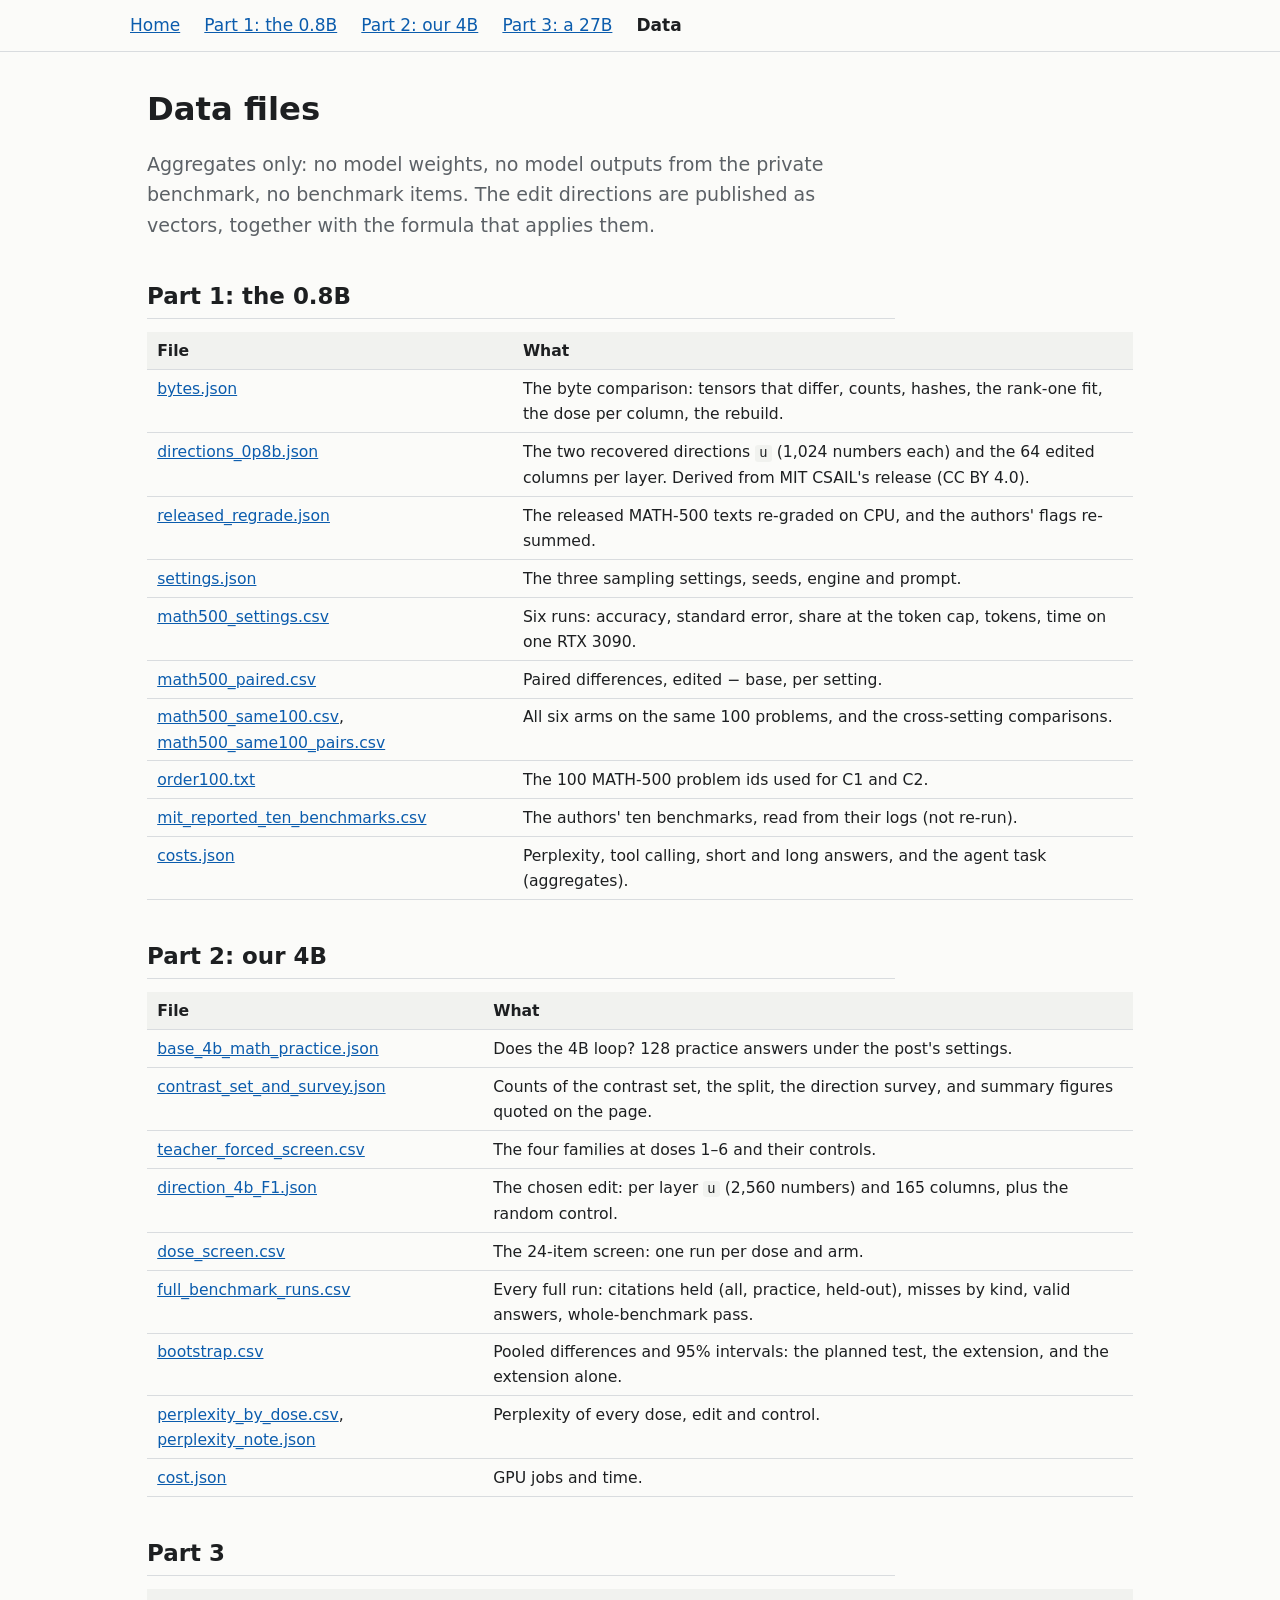
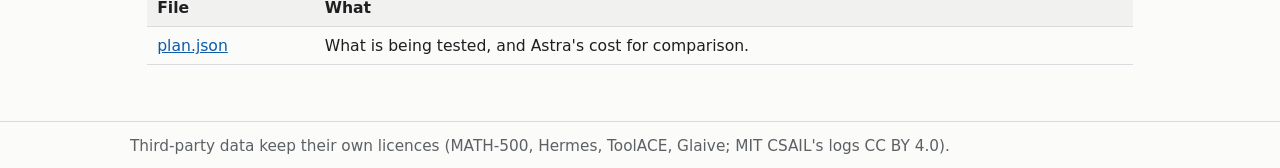
==== docs/data.html @ e00480f7 "Add write-up site, cleaned code, aggregate data and drafts Parts 1 and 2 of the weight-space program" ====
<!doctype html>
<html lang="en">
<head>
<meta charset="utf-8">
<meta name="viewport" content="width=device-width, initial-scale=1">
<title>Data files</title>
<link rel="stylesheet" href="style.css">
</head>
<body>
<header class="site"><nav>
  <a href="index.html">Home</a>
  <a href="part1.html">Part 1: the 0.8B</a>
  <a href="part2.html">Part 2: our 4B</a>
  <a href="part3.html">Part 3: a 27B</a>
  <a href="data.html" aria-current="page">Data</a>
</nav></header>
<main>
<h1>Data files</h1>
<p class="lede">Aggregates only: no model weights, no model outputs from the private benchmark, no benchmark items.
The edit directions are published as vectors, together with the formula that applies them.</p>

<h2>Part 1: the 0.8B</h2>
<div class="table-wrap"><table>
<tr><th>File</th><th>What</th></tr>
<tr><td><a href="data/part1/bytes.json">bytes.json</a></td><td>The byte comparison: tensors that differ, counts, hashes, the rank-one fit, the dose per column, the rebuild.</td></tr>
<tr><td><a href="data/part1/directions_0p8b.json">directions_0p8b.json</a></td><td>The two recovered directions <code>u</code> (1,024 numbers each) and the 64 edited columns per layer. Derived from MIT CSAIL's release (CC BY 4.0).</td></tr>
<tr><td><a href="data/part1/released_regrade.json">released_regrade.json</a></td><td>The released MATH-500 texts re-graded on CPU, and the authors' flags re-summed.</td></tr>
<tr><td><a href="data/part1/settings.json">settings.json</a></td><td>The three sampling settings, seeds, engine and prompt.</td></tr>
<tr><td><a href="data/part1/math500_settings.csv">math500_settings.csv</a></td><td>Six runs: accuracy, standard error, share at the token cap, tokens, time on one RTX 3090.</td></tr>
<tr><td><a href="data/part1/math500_paired.csv">math500_paired.csv</a></td><td>Paired differences, edited − base, per setting.</td></tr>
<tr><td><a href="data/part1/math500_same100.csv">math500_same100.csv</a>, <a href="data/part1/math500_same100_pairs.csv">math500_same100_pairs.csv</a></td><td>All six arms on the same 100 problems, and the cross-setting comparisons.</td></tr>
<tr><td><a href="data/part1/order100.txt">order100.txt</a></td><td>The 100 MATH-500 problem ids used for C1 and C2.</td></tr>
<tr><td><a href="data/part1/mit_reported_ten_benchmarks.csv">mit_reported_ten_benchmarks.csv</a></td><td>The authors' ten benchmarks, read from their logs (not re-run).</td></tr>
<tr><td><a href="data/part1/costs.json">costs.json</a></td><td>Perplexity, tool calling, short and long answers, and the agent task (aggregates).</td></tr>
</table></div>

<h2>Part 2: our 4B</h2>
<div class="table-wrap"><table>
<tr><th>File</th><th>What</th></tr>
<tr><td><a href="data/part2/base_4b_math_practice.json">base_4b_math_practice.json</a></td><td>Does the 4B loop? 128 practice answers under the post's settings.</td></tr>
<tr><td><a href="data/part2/contrast_set_and_survey.json">contrast_set_and_survey.json</a></td><td>Counts of the contrast set, the split, the direction survey, and summary figures quoted on the page.</td></tr>
<tr><td><a href="data/part2/teacher_forced_screen.csv">teacher_forced_screen.csv</a></td><td>The four families at doses 1–6 and their controls.</td></tr>
<tr><td><a href="data/part2/direction_4b_F1.json">direction_4b_F1.json</a></td><td>The chosen edit: per layer <code>u</code> (2,560 numbers) and 165 columns, plus the random control.</td></tr>
<tr><td><a href="data/part2/dose_screen.csv">dose_screen.csv</a></td><td>The 24-item screen: one run per dose and arm.</td></tr>
<tr><td><a href="data/part2/full_benchmark_runs.csv">full_benchmark_runs.csv</a></td><td>Every full run: citations held (all, practice, held-out), misses by kind, valid answers, whole-benchmark pass.</td></tr>
<tr><td><a href="data/part2/bootstrap.csv">bootstrap.csv</a></td><td>Pooled differences and 95% intervals: the planned test, the extension, and the extension alone.</td></tr>
<tr><td><a href="data/part2/perplexity_by_dose.csv">perplexity_by_dose.csv</a>, <a href="data/part2/perplexity_note.json">perplexity_note.json</a></td><td>Perplexity of every dose, edit and control.</td></tr>
<tr><td><a href="data/part2/cost.json">cost.json</a></td><td>GPU jobs and time.</td></tr>
</table></div>

<h2>Part 3</h2>
<div class="table-wrap"><table>
<tr><th>File</th><th>What</th></tr>
<tr><td><a href="data/part3/plan.json">plan.json</a></td><td>What is being tested, and Astra's cost for comparison.</td></tr>
</table></div>
</main>
<footer class="site"><div>Third-party data keep their own licences (MATH-500, Hermes, ToolACE, Glaive; MIT CSAIL's logs CC BY 4.0).</div></footer>
</body>
</html>
---- docs/style.css ----
:root {
  --bg: #fbfbf9;
  --fg: #1d1f21;
  --muted: #5c6166;
  --rule: #d9dcdf;
  --card: #f1f2ef;
  --link: #0b5cad;
  --base: #6b7785;
  --edit: #c2571a;
  --ctrl: #3a8f6b;
  --mark: #fff2c4;
  color-scheme: light dark;
}
@media (prefers-color-scheme: dark) {
  :root {
    --bg: #15171a;
    --fg: #e4e6e8;
    --muted: #a0a6ad;
    --rule: #33373c;
    --card: #1d2024;
    --link: #7db7f5;
    --base: #9aa6b4;
    --edit: #f08a4b;
    --ctrl: #5cc79a;
    --mark: #4a3f14;
  }
}
* { box-sizing: border-box; }
html { font-size: 17px; }
body {
  margin: 0;
  background: var(--bg);
  color: var(--fg);
  font-family: system-ui, -apple-system, "Segoe UI", Roboto, "Helvetica Neue", Arial, sans-serif;
  line-height: 1.6;
}
header.site, footer.site {
  border-bottom: 1px solid var(--rule);
  padding: 0.7rem 1rem;
}
footer.site { border-top: 1px solid var(--rule); border-bottom: 0; color: var(--muted); font-size: 0.9rem; }
header.site nav, footer.site div { max-width: 60rem; margin: 0 auto; }
header.site nav a { margin-right: 1.1rem; white-space: nowrap; }
header.site nav a[aria-current] { font-weight: 600; color: var(--fg); text-decoration: none; }
main { max-width: 60rem; margin: 0 auto; padding: 1rem 1rem 3rem; }
main > p, main > ul, main > ol, main > h2, main > h3, main > blockquote, section > p, section > ul, section > ol {
  max-width: 44rem;
}
h1 { font-size: 1.9rem; line-height: 1.25; margin: 1.2rem 0 0.4rem; }
h2 { font-size: 1.35rem; margin: 2.2rem 0 0.5rem; border-bottom: 1px solid var(--rule); padding-bottom: 0.2rem; }
h3 { font-size: 1.08rem; margin: 1.6rem 0 0.4rem; }
.lede { font-size: 1.12rem; color: var(--muted); max-width: 44rem; }
a { color: var(--link); }
code { font-family: ui-monospace, "SFMono-Regular", Menlo, Consolas, monospace; font-size: 0.88em;
       background: var(--card); padding: 0.05em 0.3em; border-radius: 3px; }
.box { background: var(--card); border-left: 4px solid var(--edit); padding: 0.7rem 1rem; margin: 1.2rem 0;
       max-width: 44rem; }
.box.neutral { border-left-color: var(--base); }
.box p { margin: 0.3rem 0; }
.box ul { margin: 0.3rem 0; padding-left: 1.2rem; }
.table-wrap { overflow-x: auto; margin: 0.8rem 0 0.3rem; }
table { border-collapse: collapse; font-size: 0.92rem; min-width: 100%; }
th, td { border-bottom: 1px solid var(--rule); padding: 0.35rem 0.6rem; text-align: left; vertical-align: top; }
th { font-weight: 600; background: var(--card); }
td.n, th.n { text-align: right; font-variant-numeric: tabular-nums; white-space: nowrap; }
tr.hl td { background: var(--mark); }
.src { font-size: 0.85rem; color: var(--muted); margin: 0.2rem 0 1.2rem; }
figure { margin: 1.2rem 0; }
figure svg { width: 100%; max-width: 44rem; height: auto; display: block; }
figcaption { font-size: 0.88rem; color: var(--muted); max-width: 44rem; }
svg text { fill: var(--fg); font-family: inherit; }
svg .axis { stroke: var(--rule); }
svg .muted { fill: var(--muted); }
svg .base { fill: var(--base); }
svg .edit { fill: var(--edit); }
svg .ctrl { fill: var(--ctrl); }
svg .base-o { fill: none; stroke: var(--base); stroke-width: 2; }
.cards { display: grid; grid-template-columns: repeat(auto-fit, minmax(15rem, 1fr)); gap: 1rem; margin: 1.2rem 0; }
.card { background: var(--card); padding: 0.9rem 1rem; border-radius: 6px; }
.card h3 { margin-top: 0; }
.card p { margin: 0.3rem 0; }
.tag { display: inline-block; font-size: 0.75rem; padding: 0.05rem 0.45rem; border-radius: 3px;
       border: 1px solid var(--rule); color: var(--muted); }
.legend span { margin-right: 1rem; white-space: nowrap; font-size: 0.88rem; }
.legend i { display: inline-block; width: 0.8rem; height: 0.8rem; border-radius: 2px; margin-right: 0.3rem;
            vertical-align: -0.1rem; }
@media (max-width: 34rem) {
  html { font-size: 16px; }
  figure { overflow-x: auto; }
  figure svg { min-width: 32rem; }
  h1 { font-size: 1.5rem; }
  th, td { padding: 0.3rem 0.4rem; }
}
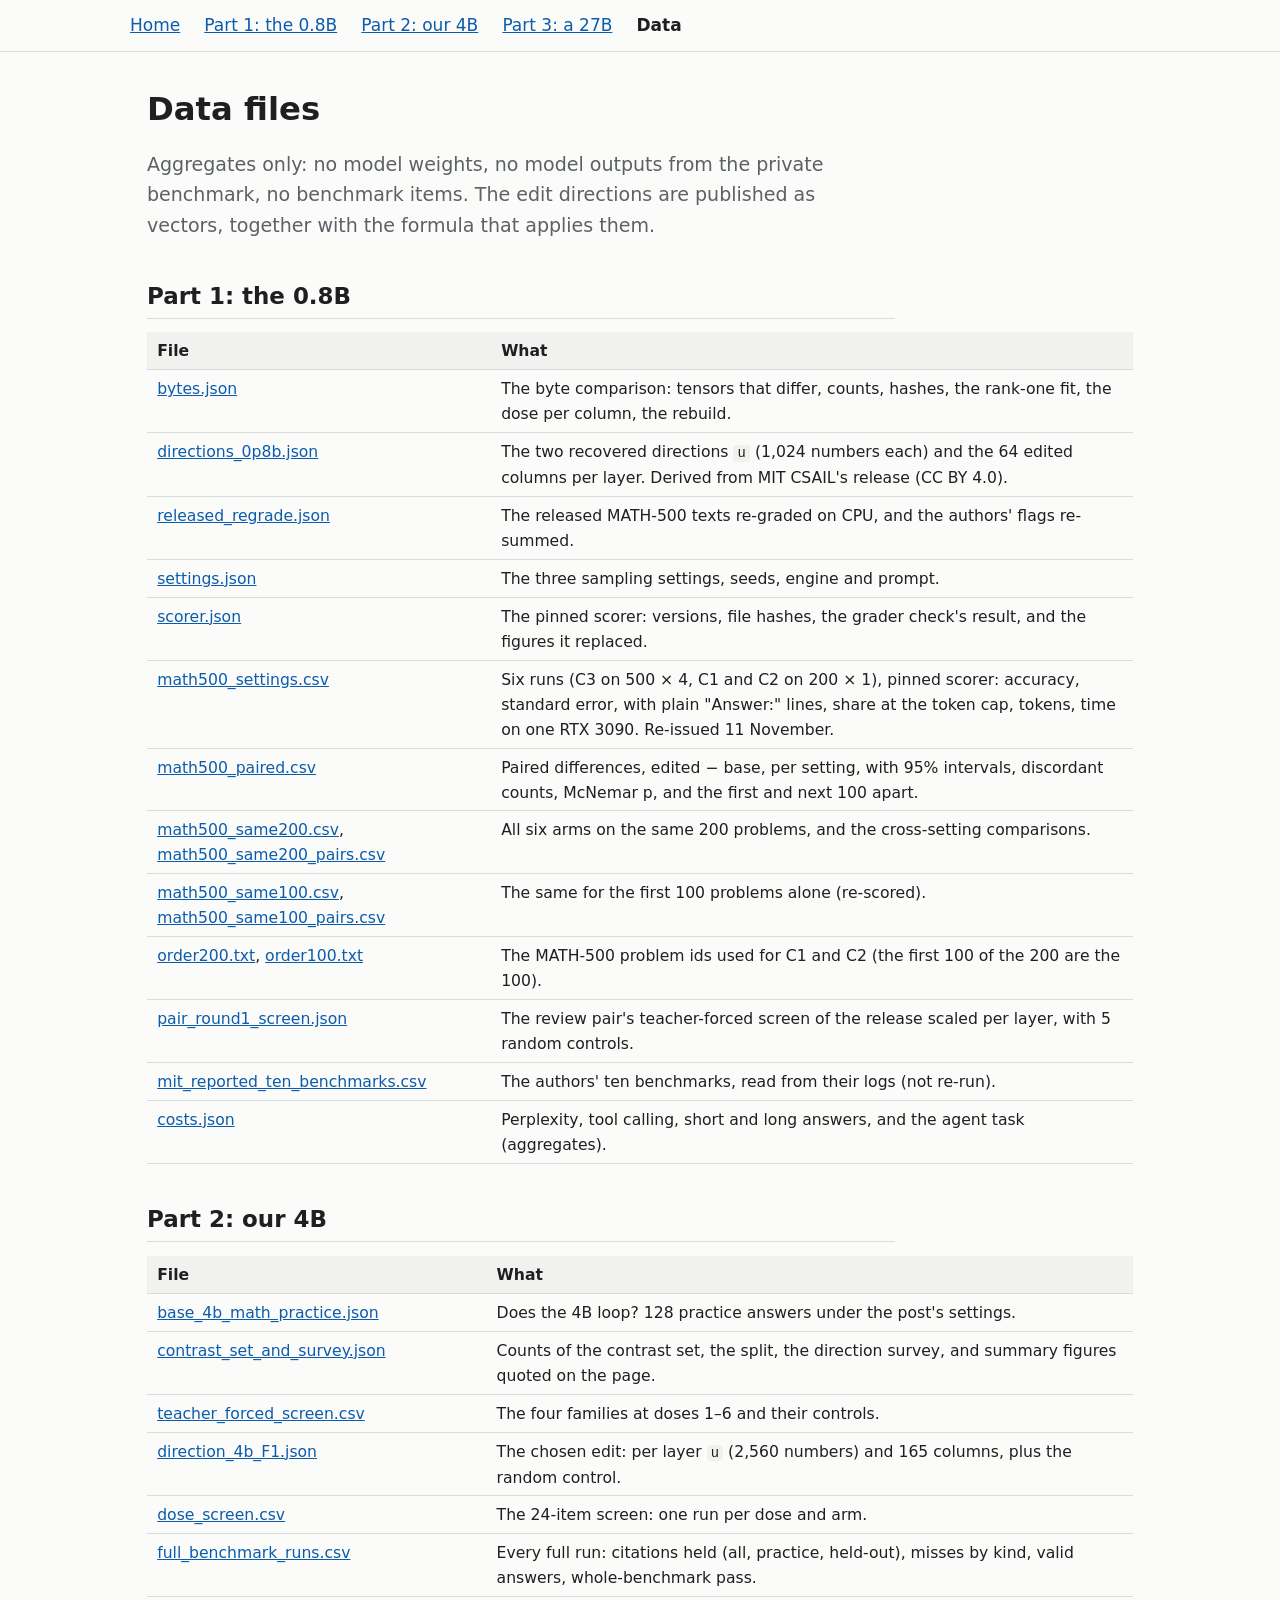
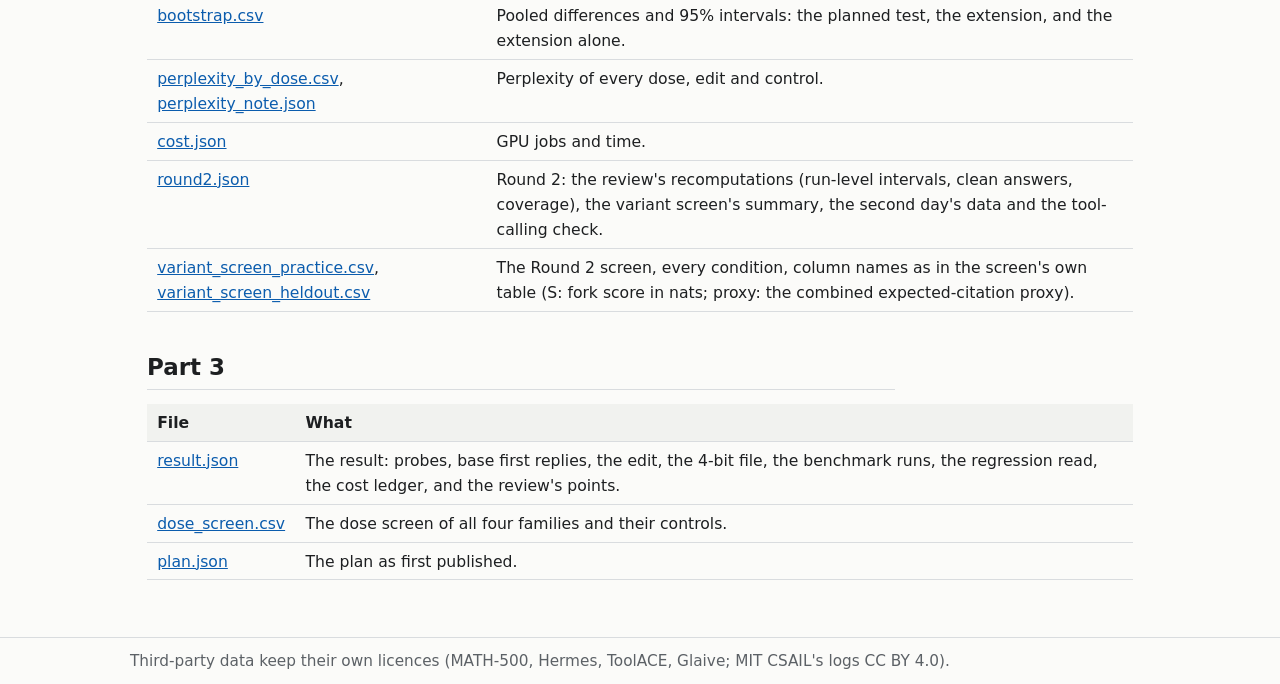
==== commit a1feecb0: "Update all three parts with the review rounds and the 27B result Part 1: C1 and C2 re-scored on 200 " ====
--- a/docs/data.html
+++ b/docs/data.html
@@ -26,10 +26,13 @@
 <tr><td><a href="data/part1/directions_0p8b.json">directions_0p8b.json</a></td><td>The two recovered directions <code>u</code> (1,024 numbers each) and the 64 edited columns per layer. Derived from MIT CSAIL's release (CC BY 4.0).</td></tr>
 <tr><td><a href="data/part1/released_regrade.json">released_regrade.json</a></td><td>The released MATH-500 texts re-graded on CPU, and the authors' flags re-summed.</td></tr>
 <tr><td><a href="data/part1/settings.json">settings.json</a></td><td>The three sampling settings, seeds, engine and prompt.</td></tr>
-<tr><td><a href="data/part1/math500_settings.csv">math500_settings.csv</a></td><td>Six runs: accuracy, standard error, share at the token cap, tokens, time on one RTX 3090.</td></tr>
-<tr><td><a href="data/part1/math500_paired.csv">math500_paired.csv</a></td><td>Paired differences, edited − base, per setting.</td></tr>
-<tr><td><a href="data/part1/math500_same100.csv">math500_same100.csv</a>, <a href="data/part1/math500_same100_pairs.csv">math500_same100_pairs.csv</a></td><td>All six arms on the same 100 problems, and the cross-setting comparisons.</td></tr>
-<tr><td><a href="data/part1/order100.txt">order100.txt</a></td><td>The 100 MATH-500 problem ids used for C1 and C2.</td></tr>
+<tr><td><a href="data/part1/scorer.json">scorer.json</a></td><td>The pinned scorer: versions, file hashes, the grader check's result, and the figures it replaced.</td></tr>
+<tr><td><a href="data/part1/math500_settings.csv">math500_settings.csv</a></td><td>Six runs (C3 on 500 × 4, C1 and C2 on 200 × 1), pinned scorer: accuracy, standard error, with plain "Answer:" lines, share at the token cap, tokens, time on one RTX 3090. Re-issued 11 November.</td></tr>
+<tr><td><a href="data/part1/math500_paired.csv">math500_paired.csv</a></td><td>Paired differences, edited − base, per setting, with 95% intervals, discordant counts, McNemar p, and the first and next 100 apart.</td></tr>
+<tr><td><a href="data/part1/math500_same200.csv">math500_same200.csv</a>, <a href="data/part1/math500_same200_pairs.csv">math500_same200_pairs.csv</a></td><td>All six arms on the same 200 problems, and the cross-setting comparisons.</td></tr>
+<tr><td><a href="data/part1/math500_same100.csv">math500_same100.csv</a>, <a href="data/part1/math500_same100_pairs.csv">math500_same100_pairs.csv</a></td><td>The same for the first 100 problems alone (re-scored).</td></tr>
+<tr><td><a href="data/part1/order200.txt">order200.txt</a>, <a href="data/part1/order100.txt">order100.txt</a></td><td>The MATH-500 problem ids used for C1 and C2 (the first 100 of the 200 are the 100).</td></tr>
+<tr><td><a href="data/part1/pair_round1_screen.json">pair_round1_screen.json</a></td><td>The review pair's teacher-forced screen of the release scaled per layer, with 5 random controls.</td></tr>
 <tr><td><a href="data/part1/mit_reported_ten_benchmarks.csv">mit_reported_ten_benchmarks.csv</a></td><td>The authors' ten benchmarks, read from their logs (not re-run).</td></tr>
 <tr><td><a href="data/part1/costs.json">costs.json</a></td><td>Perplexity, tool calling, short and long answers, and the agent task (aggregates).</td></tr>
 </table></div>
@@ -46,12 +49,16 @@
 <tr><td><a href="data/part2/bootstrap.csv">bootstrap.csv</a></td><td>Pooled differences and 95% intervals: the planned test, the extension, and the extension alone.</td></tr>
 <tr><td><a href="data/part2/perplexity_by_dose.csv">perplexity_by_dose.csv</a>, <a href="data/part2/perplexity_note.json">perplexity_note.json</a></td><td>Perplexity of every dose, edit and control.</td></tr>
 <tr><td><a href="data/part2/cost.json">cost.json</a></td><td>GPU jobs and time.</td></tr>
+<tr><td><a href="data/part2/round2.json">round2.json</a></td><td>Round 2: the review's recomputations (run-level intervals, clean answers, coverage), the variant screen's summary, the second day's data and the tool-calling check.</td></tr>
+<tr><td><a href="data/part2/variant_screen_practice.csv">variant_screen_practice.csv</a>, <a href="data/part2/variant_screen_heldout.csv">variant_screen_heldout.csv</a></td><td>The Round 2 screen, every condition, column names as in the screen's own table (S: fork score in nats; proxy: the combined expected-citation proxy).</td></tr>
 </table></div>
 
 <h2>Part 3</h2>
 <div class="table-wrap"><table>
 <tr><th>File</th><th>What</th></tr>
-<tr><td><a href="data/part3/plan.json">plan.json</a></td><td>What is being tested, and Astra's cost for comparison.</td></tr>
+<tr><td><a href="data/part3/result.json">result.json</a></td><td>The result: probes, base first replies, the edit, the 4-bit file, the benchmark runs, the regression read, the cost ledger, and the review's points.</td></tr>
+<tr><td><a href="data/part3/dose_screen.csv">dose_screen.csv</a></td><td>The dose screen of all four families and their controls.</td></tr>
+<tr><td><a href="data/part3/plan.json">plan.json</a></td><td>The plan as first published.</td></tr>
 </table></div>
 </main>
 <footer class="site"><div>Third-party data keep their own licences (MATH-500, Hermes, ToolACE, Glaive; MIT CSAIL's logs CC BY 4.0).</div></footer>
--- a/docs/style.css
+++ b/docs/style.css
@@ -90,4 +90,5 @@
   figure svg { min-width: 32rem; }
   h1 { font-size: 1.5rem; }
   th, td { padding: 0.3rem 0.4rem; }
+  td:first-child, th:first-child { min-width: 8.5rem; }
 }
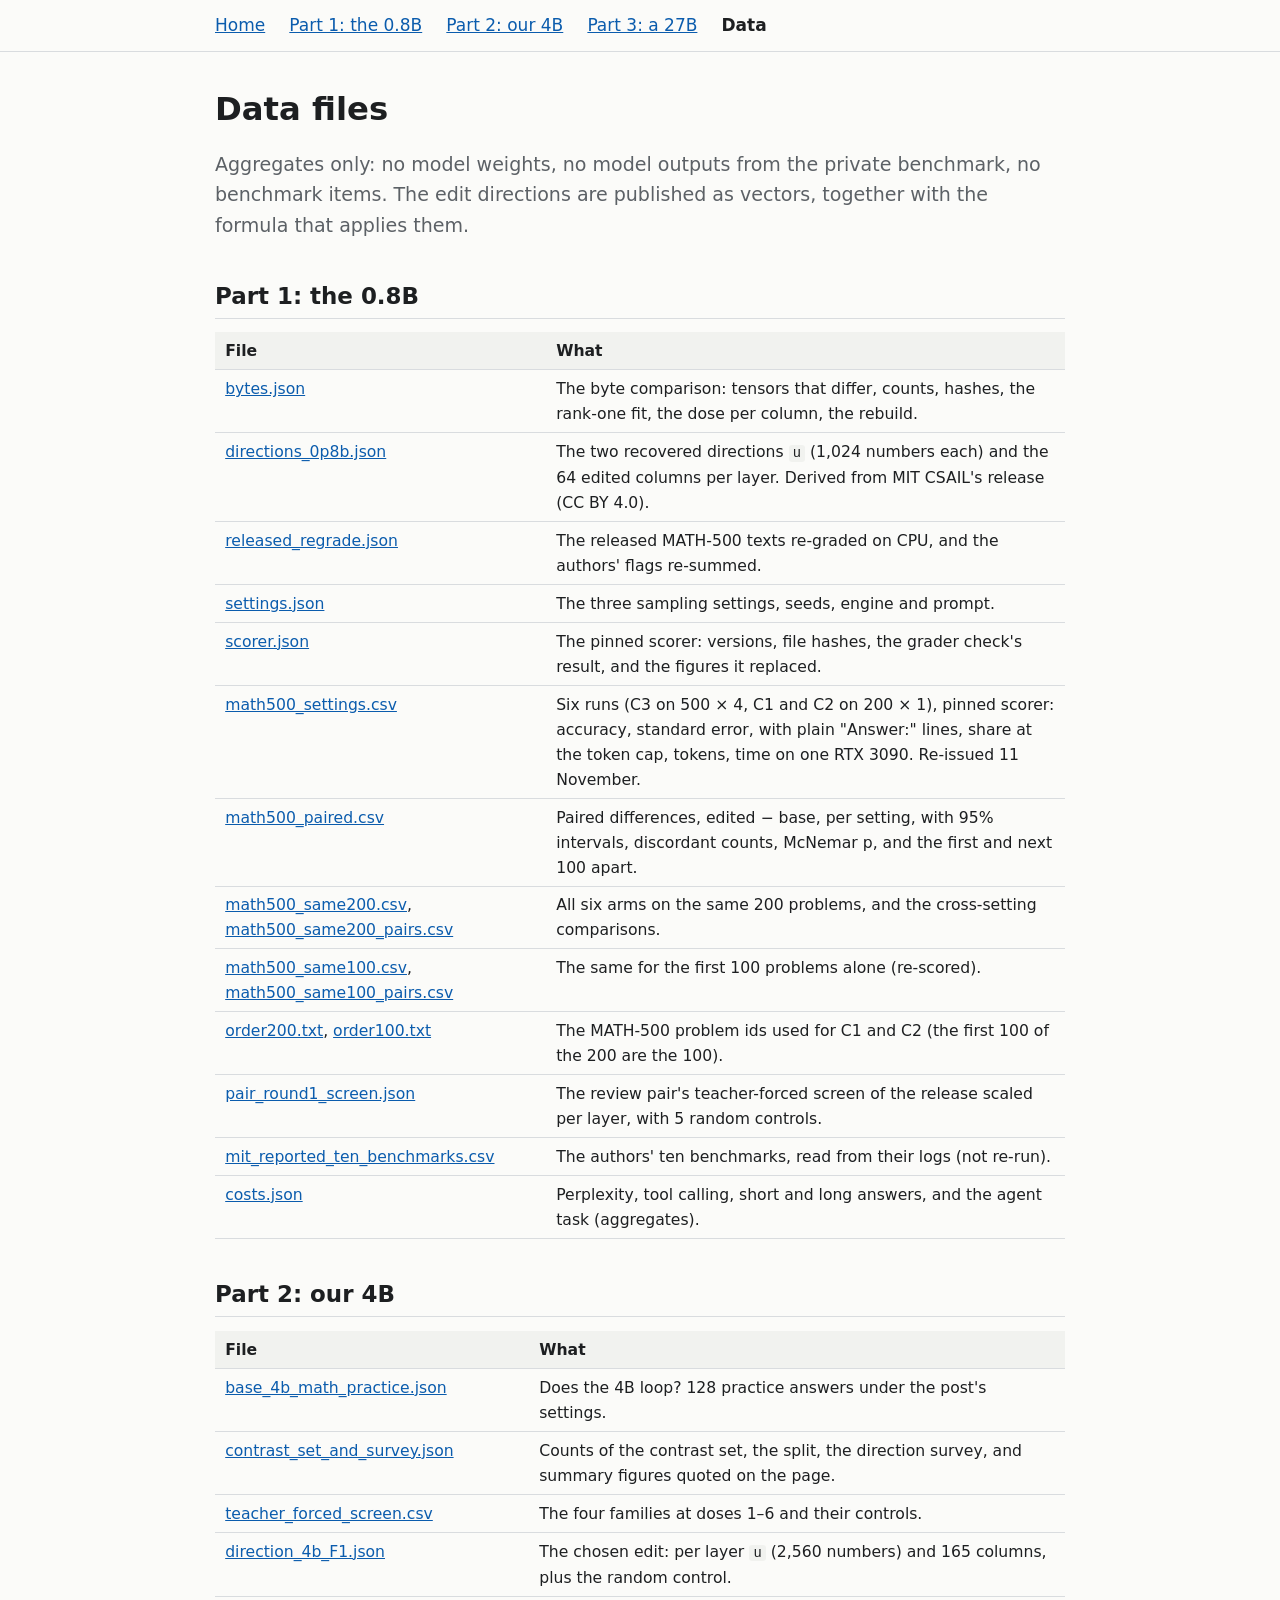
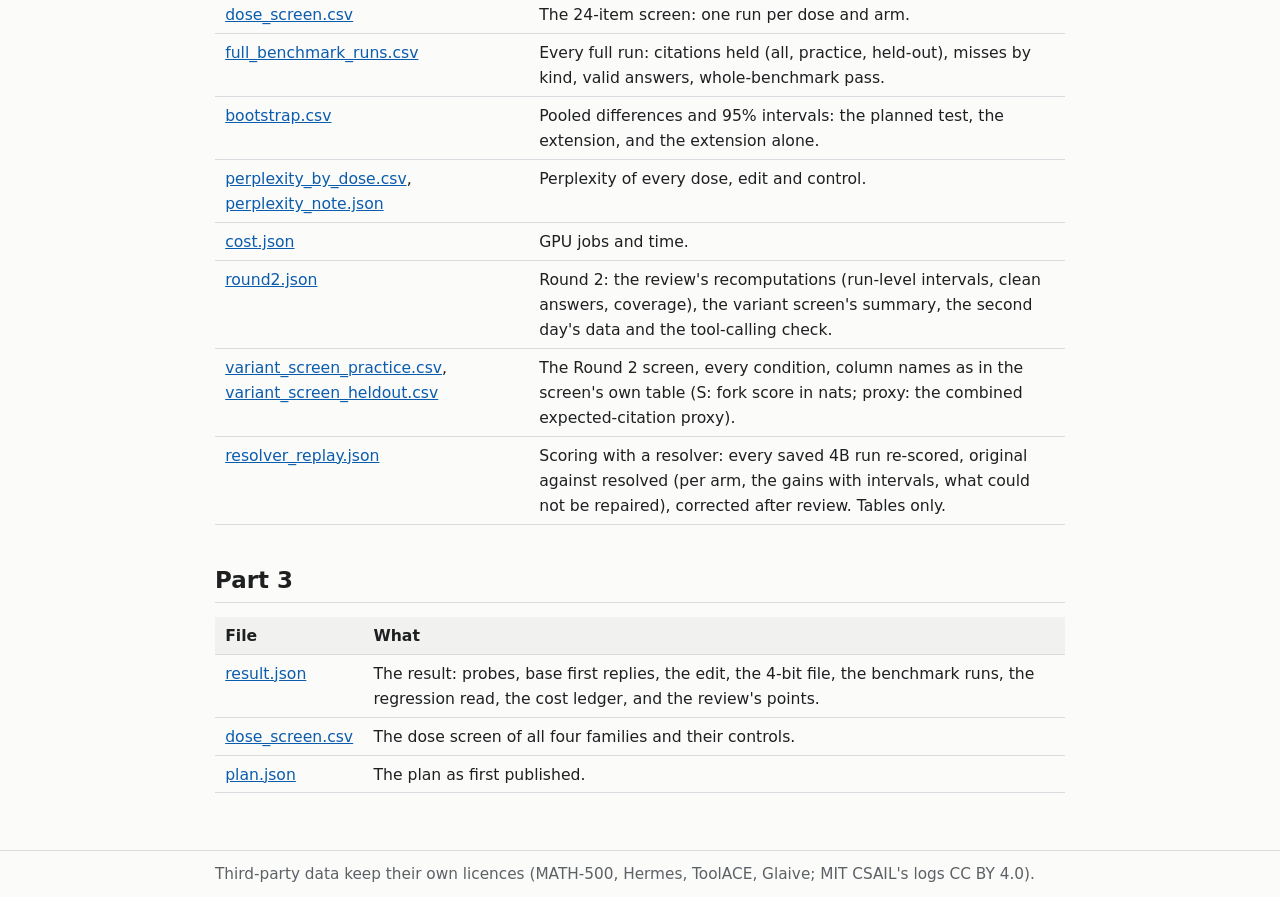
==== commit 2577e1a8: "Part 2: add Scoring with a resolver, with the review's corrections and limits Re-scored every saved " ====
--- a/docs/data.html
+++ b/docs/data.html
@@ -51,6 +51,7 @@
 <tr><td><a href="data/part2/cost.json">cost.json</a></td><td>GPU jobs and time.</td></tr>
 <tr><td><a href="data/part2/round2.json">round2.json</a></td><td>Round 2: the review's recomputations (run-level intervals, clean answers, coverage), the variant screen's summary, the second day's data and the tool-calling check.</td></tr>
 <tr><td><a href="data/part2/variant_screen_practice.csv">variant_screen_practice.csv</a>, <a href="data/part2/variant_screen_heldout.csv">variant_screen_heldout.csv</a></td><td>The Round 2 screen, every condition, column names as in the screen's own table (S: fork score in nats; proxy: the combined expected-citation proxy).</td></tr>
+<tr><td><a href="data/part2/resolver_replay.json">resolver_replay.json</a></td><td>Scoring with a resolver: every saved 4B run re-scored, original against resolved (per arm, the gains with intervals, what could not be repaired), corrected after review. Tables only.</td></tr>
 </table></div>
 
 <h2>Part 3</h2>
--- a/docs/style.css
+++ b/docs/style.css
@@ -10,6 +10,7 @@
   --ctrl: #3a8f6b;
   --mark: #fff2c4;
   color-scheme: light dark;
+  --col: min(50rem, 100% - 2rem); /* one column: nav, text, tables, figures and footer share both edges */
 }
 @media (prefers-color-scheme: dark) {
   :root {
@@ -36,25 +37,22 @@
 }
 header.site, footer.site {
   border-bottom: 1px solid var(--rule);
-  padding: 0.7rem 1rem;
+  padding: 0.7rem 0;
 }
 footer.site { border-top: 1px solid var(--rule); border-bottom: 0; color: var(--muted); font-size: 0.9rem; }
-header.site nav, footer.site div { max-width: 60rem; margin: 0 auto; }
+header.site nav, footer.site div { max-width: var(--col); margin: 0 auto; }
 header.site nav a { margin-right: 1.1rem; white-space: nowrap; }
 header.site nav a[aria-current] { font-weight: 600; color: var(--fg); text-decoration: none; }
-main { max-width: 60rem; margin: 0 auto; padding: 1rem 1rem 3rem; }
-main > p, main > ul, main > ol, main > h2, main > h3, main > blockquote, section > p, section > ul, section > ol {
-  max-width: 44rem;
-}
+main { max-width: var(--col); margin: 0 auto; padding: 1rem 0 3rem; }
 h1 { font-size: 1.9rem; line-height: 1.25; margin: 1.2rem 0 0.4rem; }
 h2 { font-size: 1.35rem; margin: 2.2rem 0 0.5rem; border-bottom: 1px solid var(--rule); padding-bottom: 0.2rem; }
 h3 { font-size: 1.08rem; margin: 1.6rem 0 0.4rem; }
-.lede { font-size: 1.12rem; color: var(--muted); max-width: 44rem; }
+.lede { font-size: 1.12rem; color: var(--muted); }
 a { color: var(--link); }
 code { font-family: ui-monospace, "SFMono-Regular", Menlo, Consolas, monospace; font-size: 0.88em;
        background: var(--card); padding: 0.05em 0.3em; border-radius: 3px; }
 .box { background: var(--card); border-left: 4px solid var(--edit); padding: 0.7rem 1rem; margin: 1.2rem 0;
-       max-width: 44rem; }
+       }
 .box.neutral { border-left-color: var(--base); }
 .box p { margin: 0.3rem 0; }
 .box ul { margin: 0.3rem 0; padding-left: 1.2rem; }
@@ -66,8 +64,8 @@
 tr.hl td { background: var(--mark); }
 .src { font-size: 0.85rem; color: var(--muted); margin: 0.2rem 0 1.2rem; }
 figure { margin: 1.2rem 0; }
-figure svg { width: 100%; max-width: 44rem; height: auto; display: block; }
-figcaption { font-size: 0.88rem; color: var(--muted); max-width: 44rem; }
+figure svg { width: 100%; height: auto; display: block; }
+figcaption { font-size: 0.88rem; color: var(--muted); }
 svg text { fill: var(--fg); font-family: inherit; }
 svg .axis { stroke: var(--rule); }
 svg .muted { fill: var(--muted); }
@@ -92,3 +90,7 @@
   th, td { padding: 0.3rem 0.4rem; }
   td:first-child, th:first-child { min-width: 8.5rem; }
 }
+/* Tables of six or more columns: a smaller size and tighter cells so they fit the column on a desktop */
+table:has(tr > :nth-child(6)) { font-size: 0.82rem; }
+table:has(tr > :nth-child(6)) th, table:has(tr > :nth-child(6)) td { padding: 0.35rem 0.4rem; }
+td.n.wrap { white-space: normal; }
